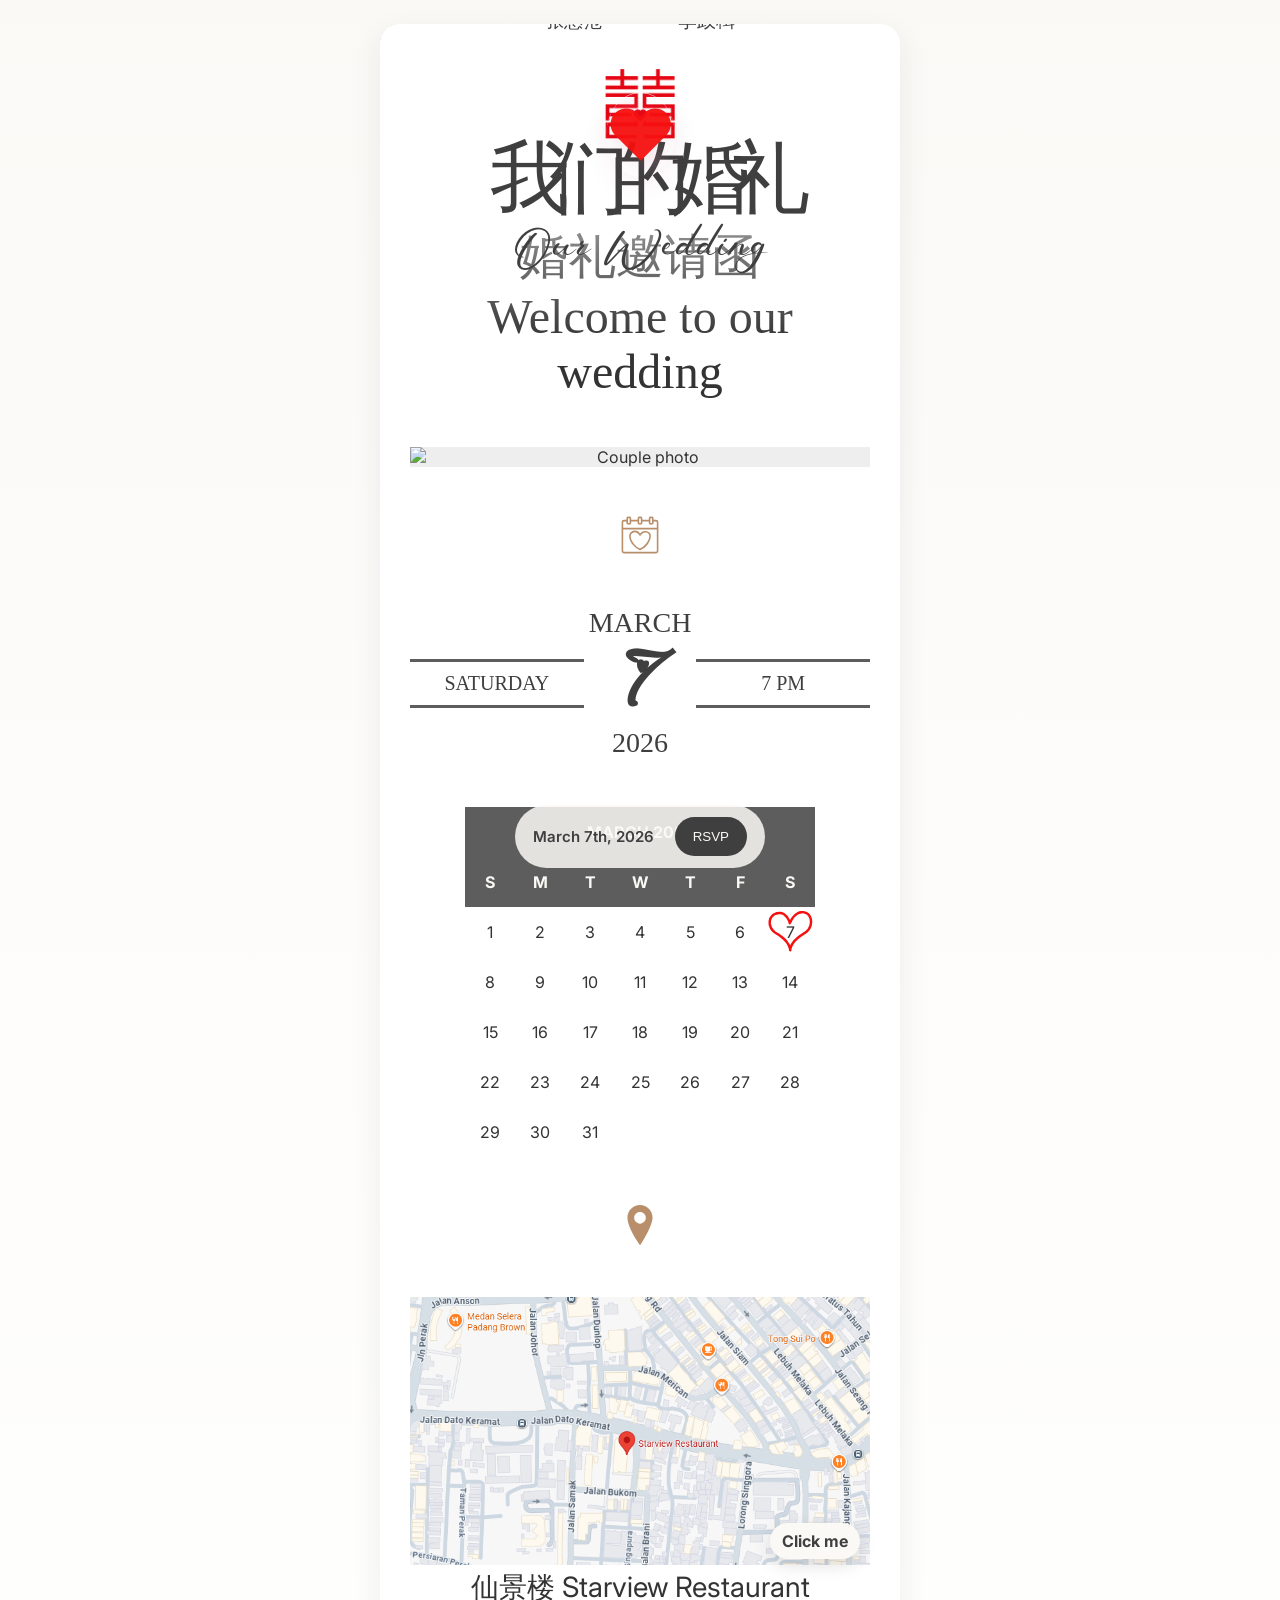
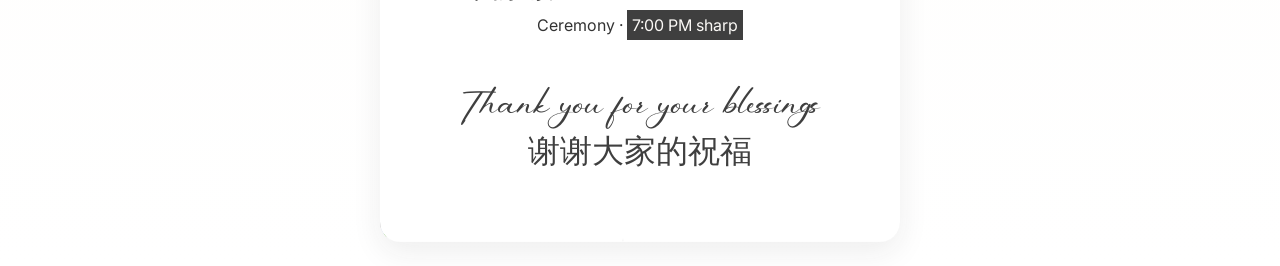
==== index.html @ c7f86c69 "Create index.html for wedding invitation Initial commit for wedding invitation webpage." ====
<!DOCTYPE html>
<html lang="en">
  <head>
    <meta charset="utf-8" />
    <meta name="viewport" content="width=device-width,initial-scale=1" />
    <title>Aaron & Fionne — Wedding Invitation</title>
    <meta name="description" content="E-invitation" />
    <link
      href="https://fonts.googleapis.com/css2?family=Playfair+Display:wght@400;700&family=Inter:wght@300;400;600&display=swap"
      rel="stylesheet"
    />
    <link href="style.css" rel="stylesheet" />
    <script src="script.js"></script>
  </head>

  <body>
    <audio id="bgMusic" src="Music/music.mp3" loop></audio>
    <div class="invite-wrap" role="main">
      <div class="photo" id="photo">
        <img src="Images/KEN01933.jpg" alt="Couple photo" />
        <div class="image-overlay">
          <!-- <div class="image-date">3&nbsp;&nbsp;.&nbsp;&nbsp;7</div> -->
          <img src="Images/xi.png" />
          <div class="image-chinese">我们的婚礼</div>
          <div class="image-english">Our Wedding</div>
        </div>

        <div class="name-overlay">
          <div>
            <div>Fionne</div>
            <div>张惠范</div>
          </div>
          <div class="separator">/</div>
          <div>
            <div>Aaron</div>
            <div>李政穁</div>
          </div>
        </div>
      </div>

      <div class="heart-spawn">
        <div class="heart-wrap" id="heartWrap">
          <div class="large-heart">❤</div>
        </div>
      </div>

      <div class="invitation">
        <div class="invitation-chinese">婚礼邀请函</div>
        <div>Welcome to our wedding</div>
      </div>

      <div class="photo">
        <img src="Images/KEN01935.jpg" alt="Couple photo" />
      </div>

      <!-- <div class="heart-separator">
        <svg
          xmlns="http://www.w3.org/2000/svg"
          xmlns:xlink="http://www.w3.org/1999/xlink"
          width="25"
          height="25"
          viewBox="0 0 3750 3750"
        >
          <path
            fill-rule="evenodd"
            fill="#b98f6b"
            fill-opacity="1"
            d="M 1133.289062 511.320312 C 618.332031 509.621094 162.609375 1032.890625 372.984375 1654.179688 C 615.015625 2268.519531 1285.769531 2803.085938 1875 3238.683594 C 2464.230469 2803.085938 3134.980469 2268.519531 3377.019531 1654.179688 C 3587.390625 1032.890625 3131.671875 509.621094 2616.710938 511.320312 C 2356.199219 512.179688 2087.269531 652.390625 1875 977.21875 C 1662.730469 652.390625 1393.808594 512.179688 1133.289062 511.320312 Z M 1133.289062 511.320312 "
          />
        </svg>
      </div> -->

      <div class="date-icon">
        <svg
          xmlns="http://www.w3.org/2000/svg"
          width="40px"
          height="40px"
          viewBox="0 0 25 25"
        >
          <g id="calendar_love" data-name="calendar love">
            <path
              fill="#b98f6b"
              d="M22.5,3H21V2a1,1,0,0,0-1-1H19a1,1,0,0,0-1,1V3H14V2a1,1,0,0,0-1-1H12a1,1,0,0,0-1,1V3H7V2A1,1,0,0,0,6,1H5A1,1,0,0,0,4,2V3H2.5A1.5,1.5,0,0,0,1,4.5v18A1.5,1.5,0,0,0,2.5,24h20A1.5,1.5,0,0,0,24,22.5V4.5A1.5,1.5,0,0,0,22.5,3ZM19,2l1,0,0,3L19,5ZM12,2l1,0V3.44s0,0,0,.06,0,0,0,.07L13,5,12,5ZM5,2,6,2,6,5,5,5ZM2.5,4H4V5A1,1,0,0,0,5,6H6A1,1,0,0,0,7,5V4h4V5a1,1,0,0,0,1,1H13a1,1,0,0,0,1-1V4h4V5a1,1,0,0,0,1,1H20a1,1,0,0,0,1-1V4h1.5a.5.5,0,0,1,.5.5V8H2V4.5A.5.5,0,0,1,2.5,4Zm20,19H2.5a.5.5,0,0,1-.5-.5V9H23V22.5A.5.5,0,0,1,22.5,23Z"
            />
            <path
              fill="#b98f6b"
              d="M15.35,10a4.36,4.36,0,0,0-2.79,1.56,3.85,3.85,0,0,0-6.27-.36c-1.65,2.17.37,5.81,1.82,7.61A10.77,10.77,0,0,0,12.31,22a.43.43,0,0,0,.19,0,.45.45,0,0,0,.2,0,10.76,10.76,0,0,0,4.19-3.15c1.59-2,3.38-5.64,1.82-7.62A3.85,3.85,0,0,0,15.35,10Zm.76,8.19A9.84,9.84,0,0,1,12.5,21a9.84,9.84,0,0,1-3.61-2.76c-1.37-1.71-3-4.83-1.8-6.39a2.92,2.92,0,0,1,2.26-1,2.88,2.88,0,0,1,1,.19A3.25,3.25,0,0,1,12,12.7a.51.51,0,0,0,.43.3.53.53,0,0,0,.47-.25A3.61,3.61,0,0,1,15.46,11a2.84,2.84,0,0,1,2.46.81C19.06,13.24,17.54,16.4,16.11,18.19Z"
            />
          </g>
        </svg>
      </div>

      <div class="date">
        <div class="date-side">SATURDAY</div>
        <div class="date-middle">
          <div>MARCH</div>
          <div class="date-date">7</div>
          <div>2026</div>
        </div>
        <div class="date-side">7 PM</div>
      </div>

      <div class="calendar">
        <table class="calendar-table">
          <thead>
            <tr>
              <th colspan="7">MARCH 2026</th>
            </tr>
            <tr>
              <th>S</th>
              <th>M</th>
              <th>T</th>
              <th>W</th>
              <th>T</th>
              <th>F</th>
              <th>S</th>
            </tr>
          </thead>
          <tbody>
            <tr>
              <td>1</td>
              <td>2</td>
              <td>3</td>
              <td>4</td>
              <td>5</td>
              <td>6</td>
              <td class="wedding-day">
                7
                <span class="wedding-heart">
                  <svg
                    xmlns="http://www.w3.org/2000/svg"
                    xmlns:xlink="http://www.w3.org/1999/xlink"
                    viewBox="0 0 5000 5000"
                  >
                    <path
                      fill-rule="evenodd"
                      fill="#f71010"
                      fill-opacity="1"
                      stroke="#f71010"
                      stroke-width="1.5"
                      vector-effect="non-scaling-stroke"
                      d="M 2486.929688 1682.75 C 2569.671875 1501.21875 2674.558594 1326.75 2805.28125 1167.648438 C 2934.988281 1009.78125 3093.601562 865.929688 3291.050781 771.828125 C 3385.378906 726.878906 3487.601562 694.429688 3593.851562 679.019531 C 3680.078125 666.519531 3768.269531 664 3855.128906 673 C 3915.511719 679.261719 3974.738281 691.230469 4031.800781 709.5 C 4073.488281 722.839844 4114.28125 738.808594 4152.5 758.539062 C 4191.441406 778.640625 4228.558594 801.070312 4263.199219 826.441406 C 4288.238281 844.769531 4312.078125 864.351562 4334.578125 885.019531 C 4449.371094 990.519531 4526.449219 1122.578125 4576.769531 1259.980469 C 4598.679688 1319.808594 4615.5 1381.308594 4626.648438 1443.339844 C 4639.109375 1512.589844 4646.648438 1582.230469 4648.28125 1652.320312 C 4649.679688 1713.039062 4647.039062 1773.839844 4640.558594 1834.308594 C 4608.398438 2134.238281 4479.800781 2432.101562 4246.539062 2658.171875 C 4212.148438 2691.488281 4175.300781 2722.960938 4136.628906 2752.53125 C 4108.269531 2774.230469 4078.929688 2795.078125 4048.410156 2814.460938 C 4013.71875 2836.488281 3977.308594 2856.429688 3941.351562 2876.820312 C 3899.03125 2900.820312 3888.050781 2906.800781 3850.710938 2928.808594 C 3770.25 2976.230469 3691.628906 3026.039062 3615.25 3078.300781 C 3382.238281 3237.75 3167.378906 3418.558594 2989.429688 3625.140625 C 2879.011719 3753.308594 2781.78125 3891.199219 2708.53125 4038.3125 C 2658.730469 4138.3125 2617.25 4241.414062 2591.179688 4348.117188 C 2577.769531 4402.972656 2567.28125 4458.695312 2565.890625 4514.867188 L 2565.878906 4514.867188 L 2565.890625 4515.867188 C 2565.730469 4542.113281 2544.46875 4563.34375 2518.230469 4563.460938 C 2489.421875 4563.589844 2469.488281 4538.621094 2470.140625 4515.296875 L 2470.128906 4515.296875 C 2468.441406 4460.285156 2458.378906 4405.800781 2445.75 4351.96875 C 2424.398438 4261 2391.519531 4172.445312 2352.808594 4086 C 2297.871094 3963.320312 2226.429688 3846.820312 2144.078125 3736.378906 C 1979.191406 3515.269531 1770.039062 3321.53125 1537.988281 3152.539062 C 1435.628906 3078.011719 1328.449219 3008.359375 1217.628906 2943.589844 C 1163.070312 2911.699219 1107.039062 2881.691406 1053.539062 2848.441406 C 1004.191406 2817.769531 957.34375 2784.328125 912.410156 2748.941406 C 873.644531 2718.410156 836.882812 2685.820312 802.011719 2651.949219 C 705.761719 2558.460938 624.492188 2453.339844 562.335938 2340.140625 C 440.839844 2118.871094 391.652344 1867.738281 422.714844 1624.070312 C 449.867188 1411.109375 543.566406 1200.390625 708.210938 1038.828125 C 779.949219 968.429688 864.855469 907.589844 959.542969 861.738281 C 982.84375 850.460938 999.601562 842.839844 1023.820312 833.101562 C 1078.539062 811.089844 1135.71875 793.828125 1193.980469 780.378906 C 1311.171875 753.320312 1434.628906 742.550781 1555.210938 756.871094 C 1598.160156 761.96875 1640.390625 770.738281 1681.679688 782.128906 C 1729.519531 795.328125 1775.929688 811.75 1819.929688 832.761719 C 1865.039062 854.300781 1908.449219 879.058594 1949.179688 906.398438 C 2123.160156 1023.179688 2246.671875 1187.710938 2339.898438 1358.421875 C 2355.058594 1386.171875 2369.960938 1415.191406 2383.71875 1443.300781 C 2399.410156 1475.351562 2415.011719 1509.328125 2429.351562 1541.921875 C 2449.828125 1588.460938 2469.128906 1635.390625 2486.929688 1682.75 Z M 2518.199219 4252.199219 C 2460.640625 4060.046875 2364.128906 3877.96875 2243.039062 3709.898438 C 2153.480469 3585.589844 2050.539062 3468.648438 1937.238281 3359.949219 C 1832.769531 3259.710938 1719.351562 3166.441406 1600.210938 3079.441406 C 1507.210938 3011.53125 1410.480469 2947.621094 1310.609375 2887.488281 C 1280.269531 2869.21875 1262.339844 2858.738281 1232.351562 2841.589844 C 1196.96875 2821.359375 1161.140625 2801.679688 1126.421875 2780.601562 C 1074.78125 2749.261719 1025.519531 2715.398438 978.367188 2679.140625 C 930.710938 2642.480469 886.28125 2602.480469 845.09375 2560.359375 C 661.371094 2372.480469 545.175781 2136.988281 516.082031 1891.820312 C 494.886719 1713.21875 519.316406 1529 596.632812 1361.941406 C 621.421875 1308.378906 651.695312 1256.691406 687.648438 1208.109375 C 702.03125 1188.679688 717.210938 1169.578125 733.550781 1151.339844 C 761.121094 1120.570312 790.628906 1091.300781 822.78125 1064.058594 C 863.214844 1029.800781 907.007812 998.679688 954.484375 972.050781 C 1012.839844 939.308594 1075.980469 912.890625 1141.519531 892.910156 C 1226.621094 866.96875 1315.289062 851.308594 1405.359375 846.878906 C 1446.089844 844.871094 1487.121094 846.269531 1527.609375 850.480469 C 1590.839844 857.050781 1653.078125 870.648438 1711.96875 891.730469 C 1805.550781 925.21875 1890.308594 975.71875 1963.699219 1035.878906 C 2021.320312 1083.121094 2072.039062 1136.148438 2118.859375 1191.558594 C 2155.910156 1235.421875 2189.851562 1281.351562 2221.089844 1328.488281 C 2273.179688 1407.089844 2317.550781 1489.609375 2353.921875 1574.601562 C 2389.019531 1656.640625 2418.148438 1740.738281 2436.691406 1826.839844 C 2441.648438 1847.160156 2459.371094 1861.808594 2480.261719 1862.878906 C 2501.148438 1863.960938 2520.269531 1851.191406 2527.289062 1831.480469 C 2562.699219 1736.691406 2607.390625 1644.738281 2656.921875 1554.910156 C 2718.328125 1443.519531 2789.140625 1336.070312 2871.601562 1235.359375 C 2900.578125 1199.980469 2931.121094 1165.699219 2962.800781 1132.109375 C 3002.859375 1089.628906 3046.378906 1049.328125 3092.261719 1011.570312 C 3179.410156 939.828125 3277.960938 876.339844 3387.730469 833.121094 C 3431.980469 815.699219 3477.488281 800.96875 3524.320312 789.648438 C 3571.140625 778.339844 3618.890625 770.519531 3667.179688 765.828125 C 3744.078125 758.351562 3822.941406 762.140625 3898.78125 775.171875 C 3953.890625 784.640625 4007.71875 799.761719 4058.410156 820.859375 C 4091.660156 834.691406 4123.789062 850.878906 4154.140625 869.050781 C 4289.539062 950.058594 4386.480469 1072.351562 4449.378906 1202.640625 C 4466.371094 1237.820312 4480.660156 1273.769531 4493.53125 1310.230469 C 4503.890625 1339.601562 4512.5 1369.519531 4519.808594 1399.558594 C 4528.820312 1436.570312 4536.519531 1473.890625 4541.46875 1511.488281 C 4548.550781 1565.300781 4552.328125 1619.289062 4553.578125 1673.429688 C 4555.210938 1744.410156 4549.820312 1815.539062 4537.949219 1885.769531 C 4524.089844 1967.769531 4504.5 2049.140625 4475.929688 2128.269531 C 4402.050781 2332.859375 4273.160156 2525.960938 4088.121094 2669.808594 C 4058 2693.21875 4026.589844 2715.300781 3993.941406 2735.988281 C 3958.949219 2758.171875 3921.890625 2777.851562 3885.660156 2798.398438 C 3852.988281 2816.929688 3821.898438 2834.980469 3789.738281 2854.160156 C 3659.558594 2931.820312 3534.210938 3015.269531 3414.351562 3104.570312 C 3333.050781 3165.148438 3254.949219 3229.089844 3180.371094 3295.859375 C 3097.890625 3369.710938 3019.550781 3447.230469 2947.089844 3528.628906 C 2912.339844 3567.671875 2879.121094 3607.699219 2847.058594 3648.421875 C 2813.511719 3691.03125 2781.21875 3734.359375 2751 3778.808594 C 2650.28125 3926.941406 2569.179688 4085.789062 2518.199219 4252.199219 "
                    />
                  </svg>
                </span>
              </td>
            </tr>
            <tr>
              <td>8</td>
              <td>9</td>
              <td>10</td>
              <td>11</td>
              <td>12</td>
              <td>13</td>
              <td>14</td>
            </tr>
            <tr>
              <td>15</td>
              <td>16</td>
              <td>17</td>
              <td>18</td>
              <td>19</td>
              <td>20</td>
              <td>21</td>
            </tr>
            <tr>
              <td>22</td>
              <td>23</td>
              <td>24</td>
              <td>25</td>
              <td>26</td>
              <td>27</td>
              <td>28</td>
            </tr>
            <tr>
              <td>29</td>
              <td>30</td>
              <td>31</td>
              <td></td>
              <td></td>
              <td></td>
              <td></td>
            </tr>
          </tbody>
        </table>
      </div>
      <div class="location-icon">
        <svg
          fill="#b98f6b"
          version="1.1"
          xmlns="http://www.w3.org/2000/svg"
          xmlns:xlink="http://www.w3.org/1999/xlink"
          width="40px"
          height="40px"
          viewBox="0 0 425.963 425.963"
          xml:space="preserve"
        >
          <g>
            <path
              d="M213.285,0h-0.608C139.114,0,79.268,59.826,79.268,133.361c0,48.202,21.952,111.817,65.246,189.081
		c32.098,57.281,64.646,101.152,64.972,101.588c0.906,1.217,2.334,1.934,3.847,1.934c0.043,0,0.087,0,0.13-0.002
		c1.561-0.043,3.002-0.842,3.868-2.143c0.321-0.486,32.637-49.287,64.517-108.976c43.03-80.563,64.848-141.624,64.848-181.482
		C346.693,59.825,286.846,0,213.285,0z M274.865,136.62c0,34.124-27.761,61.884-61.885,61.884
		c-34.123,0-61.884-27.761-61.884-61.884s27.761-61.884,61.884-61.884C247.104,74.736,274.865,102.497,274.865,136.62z"
            />
          </g>
        </svg>
      </div>

      <div class="location-map">
        <a
          target="_blank"
          href="https://www.google.com/maps/place/Starview+Restaurant/@5.4122681,100.3196875,17z/data=!3m1!4b1!4m6!3m5!1s0x304ac3b8ddc1342b:0xd6c5275c4a71cf6c!8m2!3d5.4122681!4d100.3196875!16s%2Fg%2F11dyzcp1_8?entry=ttu&g_ep=EgoyMDI1MTEwNC4xIKXMDSoASAFQAw%3D%3D"
        >
          <img src="Images/map.png" alt="仙景楼 Starview Restaurant" />
          <span class="map-button">Click me</span>
        </a>
        <div class="location-detail">
          <div class="location-name">仙景楼 Starview Restaurant</div>
          <div class="location-time">Ceremony · <span class="sharp">7:00 PM sharp</span></div>
        </div>
      </div>

      <div class="see-you-text-english hide">See you in</div>

      <div id="countdown" class="countdown hide" aria-live="polite">
        <div class="unit" data-unit="days">
          <div class="value" id="days">--</div>
          <span class="label">Day</span>
        </div>
        <div class="unit" data-unit="hours">
          <div class="value" id="hours">--</div>
          <span class="label">Hrs</span>
        </div>
        <div class="unit" data-unit="minutes">
          <div class="value" id="minutes">--</div>
          <span class="label">Min</span>
        </div>
        <div class="unit" data-unit="seconds">
          <div class="value" id="seconds">--</div>
          <span class="label">Sec</span>
        </div>
      </div>

      <div class="see-you-text-chinese hide">我们到时见!</div>

      <div id="celebrate" class="celebrate" style="display: none">
        <div>Thank you for your blessings</div>
        <div class="celebrate-chinese">谢谢大家的祝福</div>
      </div>

      <div class="photo shadow">
        <img src="Images/KEN01885.jpg" alt="Couple Photo 2" />
      </div>

      <span class="rsvp">March 7th, 2026 <button onclick="goToLink();">RSVP</button></span>
    </div>
  </body>
</html>
---- style.css ----
@font-face {
  font-family: "RusticRoadway";
  src: url("Fonts/RusticRoadway.otf") format("truetype");
  font-weight: normal;
  font-style: normal;
}

@font-face {
  font-family: "Hanyi";
  src: url("Fonts/HanyiSentySpringTripRegular.ttf") format("truetype");
  font-weight: normal;
  font-style: normal;
}

@font-face {
  font-family: "Lucy";
  src: url("Fonts/LucySaidOkPersonalUse.ttf") format("truetype");
  font-weight: normal;
  font-style: normal;
}

@font-face {
  font-family: "WastedVindey";
  src: url("Fonts/Wasted-Vindey.ttf") format("truetype");
  font-weight: normal;
  font-style: normal;
}

@font-face {
  font-family: "LoveLight";
  src: url("Fonts/LoveLight-Regular.ttf") format("truetype");
  font-weight: normal;
  font-style: normal;
}

@font-face {
  font-family: "HanyiSentyLotusRegular";
  src: url("Fonts/HanyiSentyLotusRegular.ttf") format("truetype");
  font-weight: normal;
  font-style: normal;
}

@font-face {
  font-family: "HuXiaoBao-SaoBao";
  src: url("Fonts/HuXiaoBao-SaoBao Regular.otf") format("truetype");
  font-weight: normal;
  font-style: normal;
}

@font-face {
  font-family: "Slidechunfeng";
  src: url("Fonts/Slidechunfeng Regular.ttf") format("truetype");
  font-weight: normal;
  font-style: normal;
}

@keyframes pop {
  0% {
    transform: scale(1);
  }

  35% {
    transform: scale(1.12) rotate(-1deg);
  }

  70% {
    transform: scale(0.98) rotate(1deg);
  }

  100% {
    transform: scale(1);
  }
}

@keyframes heartbeat {
  0% {
    transform: scale(1) rotate(-8deg);
  }

  14% {
    transform: scale(1.12) rotate(-4deg);
  }

  28% {
    transform: scale(1) rotate(0deg);
  }

  42% {
    transform: scale(1.08) rotate(3deg);
  }

  100% {
    transform: scale(1) rotate(-8deg);
  }
}

@keyframes floatUp {
  0% {
    transform: translateY(40px) scale(0.9);
    opacity: 0;
  }

  10% {
    opacity: 1;
  }

  100% {
    transform: translateY(-200px) scale(1.05);
    opacity: 0;
  }
}

:root {
  --bg: #fbf9f6;
  --bg-light: #fbf9f6d9;
  --card: #ffffff;
  --accent: #b98f6b;
  --muted: #7a6d62;
  --heart-red: #f71010;
  --word: #3f3f3f;
  --word-light: #5d5d5d;
  --shadow: 0 10px 30px rgba(36, 36, 36, 0.08);
  --radius: 18px;
}

* {
  box-sizing: border-box;
}

html,
body {
  height: auto;
}

body {
  margin: 0;
  font-family: Inter, system-ui, Arial;
  background: linear-gradient(180deg, var(--bg), #fff);
  color: #333;
  -webkit-font-smoothing: antialiased;
  -moz-osx-font-smoothing: grayscale;
  display: flex;
  align-items: center;
  justify-content: center;
  padding: 24px;
  overflow-y: auto;
}

.invite-wrap {
  position: relative;
  width: 100%;
  max-width: 520px;
  background: var(--card);
  border-radius: 20px;
  box-shadow: var(--shadow);
  overflow: hidden;
  display: grid;
  grid-template-columns: 1fr;
  min-height: auto;
  padding: 0 30px;
  gap: 3rem;
  text-align: center;

  .photo {
    width: auto;
    height: 100%;
    background: #eee;
    display: flex;
    align-items: center;
    justify-content: center;
    position: relative;

    &:first-of-type,
    &:last-of-type {
      margin: 0 -30px;
    }

    &:first-of-type{
      &::before {
        content: "";
        position: absolute;
        top: 0;
        left: 0;
        width: 100%;
        height: min(20rem, 45vw);
        background: linear-gradient(to bottom,
            var(--card) 20%,
            transparent 100%);
        filter: blur(0px);
        z-index: 1;
      }

      &::after {
        content: "";
        position: absolute;
        bottom: -2px;
        left: 0;
        width: 100%;
        height: min(20rem, 45vw);
        background: linear-gradient(to top, var(--card) 20%, transparent 100%);
        filter: blur(0px);
        z-index: 1;
      }
    }

    &:last-of-type {
      &::before {
        content: "";
        position: absolute;
        top: 0;
        left: 0;
        width: 100%;
        height: 5rem;
        background: linear-gradient(to bottom,
            var(--card) 20%,
            transparent 100%);
        filter: blur(0px);
        z-index: 1;
      }
    }

    img {
      width: 100%;
      height: 100%;
      object-fit: cover;
    }

    .image-overlay {
      position: absolute;
      top: min(3cqi, 1.5rem);
      font-family: "RusticRoadway";
      color: var(--word);
      z-index: 2;

      img {
        width: min(15cqi, 7rem);
        height: min(15cqi, 7rem);
        margin-bottom: max(-5cqi, -25px);
      }

      .image-date,
      .image-english {
        font-size: min(8vw, 2.5rem);
      }

      .image-chinese {
        font-family: "Slidechunfeng";
        font-size: min(15vw, 5rem);
        color: var(--word);
        letter-spacing: -20px;
        line-height: min(15vw, 5rem);

        @media (max-width: 375px) {
          letter-spacing: -10px;
        }
      }
    }

    .name-overlay {
      position: absolute;
      bottom: 10px;
      font-family: "RusticRoadway";
      color: var(--word);
      z-index: 2;
      display: flex;
      font-size: 1.2rem;

      .separator {
        margin: auto;
        padding: 0 30px;
      }

      @media (max-width: 424px) {
        font-size: 4.5cqi;

        .separator {
          margin: auto;
          padding: 0 6cqi;
        }
      }
    }
  }

  .heart-separator {
    svg {
      width: 100%;
    }
  }

  .invitation {
    font-family: "Hanyi";
    font-size: min(10vw, 3rem);

    .invitation-chinese {
      font-family: "HanyiSentyLotusRegular";
    }
  }

  .date {
    color: var(--word);
    font-family: "Times New Roman";
    font-size: 1.25rem;
    width: 100%;
    display: flex;
    justify-content: center;

    .date-side {
      padding: 10px 0;
      border-top: 3px solid var(--word-light);
      border-bottom: 3px solid var(--word-light);
      align-self: center;
      flex: 1;
    }

    .date-middle {
      padding: 0 5px;
      font-size: 1.75rem;

      .date-date {
        font-size: 5.5rem;
        font-family: "LoveLight";
        line-height: 5.5rem;
        font-weight: bold;
      }
    }

    @media (max-width: 424px) {
      font-size: 5cqi;
    }
  }

  .calendar {
    display: flex;
    justify-content: center;

    .calendar-table {
      border-spacing: 0;

      th {
        background-color: var(--word-light);
        color: var(--bg);
        border: var(--word-light) 1px solid;
        padding: 0!important;
      }

      th,
      td {
        width: 50px;
        height: 50px;
        position: relative;

        .wedding-heart {
          position: absolute;
          top: -2px;
          left: 0;
          transform-origin: center;
          animation: heartbeat 1.6s ease-in-out infinite;

          svg {
            width: 50px;
            height: 50px;
          }
        }
      }

      @media (max-width: 424px) {

        th,
        td {
          width: 12cqi;
          height: 12cqi;

          .wedding-heart {
            svg {
              width: 12cqi;
              height: 12cqi;
            }
          }
        }
      }
    }
  }

  .location-map {
    a {
      position: relative;

      img {
        width: 100%;
        height: auto;
      }

      .map-button {
        position: absolute;
        bottom: 10px;
        right: 10px;
        width: auto;
        font-size: min(4cqi, 1rem);
        background: var(--bg);
        color: var(--word);
        font-weight: 700;
        padding: 8px 12px;
        border-radius: 999px;
        display: inline-flex;
        align-items: center;
        box-shadow: 0 6px 18px rgba(0, 0, 0, 0.12);
        cursor: pointer;
        user-select: none;
        transform-origin: center;
        transition: transform 150ms ease, box-shadow 150ms ease;
      }
    }

    a:hover .map-button,
    a:focus .map-button {
      transform: translateY(-3px);
      box-shadow: 0 10px 26px rgba(0, 0, 0, 0.18);
    }


    .location-detail {
      .location-name {
        font-size: min(5cqi, 1.75rem);
        margin-bottom: 0.5rem;
      }

      .location-time {
        font-size: min(3cqi, 1rem);

        .sharp {
          background-color: var(--word);
          color: var(--bg);
          padding: 5px;
        }
      }
    }
  }

  .countdown {
    font-family: "RusticRoadway";
    display: flex;
    gap: 5px;
    align-items: center;
    justify-content: center;
    flex-wrap: wrap;
    color: var(--word);

    .unit {
      min-width: 80px;
      transform-origin: center;
      transition: transform 0.25s ease;
      background-color: #f5f5f5;
      padding: 10px 5px;
      border-radius: 20px;

      .value {
        font-weight: 700;
        font-size: min(7vw, 0.8rem);
        letter-spacing: 0.6px;
      }

      .label {
        display: block;
        margin-top: 6px;
        font-size: min(5vw, 0.6rem);
        text-transform: uppercase;
        letter-spacing: 1px;
      }
    }

    .unit.changed {
      animation: pop 0.45s cubic-bezier(0.2, 0.9, 0.3, 1);
    }
  }

  .see-you-text-english {
    font-family: "RusticRoadway";
    font-size: 2.5rem;
  }

  .see-you-text-chinese {
    font-family: "HanyiSentyLotusRegular";
    font-size: 2.5rem;
  }

  .heart-spawn {
    display: flex;
    align-items: center;
    justify-content: center;
    position: relative;
    color: var(--heart-red);
    z-index: 3;

    .heart-wrap {
      border-radius: 50%;
      background: radial-gradient(circle at 30% 20%,
          rgba(255, 122, 162, 0.14),
          transparent 20%),
        radial-gradient(circle at 70% 80%,
          rgba(255, 179, 201, 0.12),
          transparent 22%);
      position: relative;
      box-shadow: 0 8px 30px rgba(157, 42, 92, 0.05),
        inset 0 1px 0 rgba(255, 255, 255, 0.6);
    }

    .large-heart {
      font-size: 70px;
      transform-origin: center;
      animation: heartbeat 1.6s ease-in-out infinite;
      filter: drop-shadow(0 6px 12px rgba(157, 42, 92, 0.12));
      color: var(--accent1);
      opacity: 0.95;
    }

    /* floating hearts around */
    .floating-heart {
      position: absolute;
      top: 0;
      left: 0;
      pointer-events: none;
      font-size: 14px;
      opacity: 0.85;
      animation: floatUp linear forwards;
    }
  }

  .celebrate {
    font-family: "RusticRoadway";
    color: #3f3f3f;
    font-size: min(15vw, 2rem);

    .celebrate-chinese {
      font-family: "HanyiSentyLotusRegular";
    }
  }

  .rsvp {
    z-index:3;
    position: fixed;
    bottom: 2rem;
    width: 250px;
    left: 50%;
    transform: translateX(-50%);
    display: flex;
    padding: 12px 18px;
    border-radius: 35px;
    background: var(--bg-light);
    font-weight: 600;
    font-size: 15px;
    align-items: center;
    color: var(--word);

    button {
      margin-left:auto;
      padding: 12px 18px;
      border-radius: 25px;
      border: 0;
      cursor: pointer;
      background-color: var(--word);
      color: var(--bg);
    }
  }
}

/* responsive */
@media (max-width: 520px) {
  body {
    padding: 0;
  }

  .invite-wrap {
    border-radius: 0;

    .countdown{
      .unit{
        min-width: 60px;
      }
    }

    .rsvp{
      bottom:1rem;
    }
  }
}
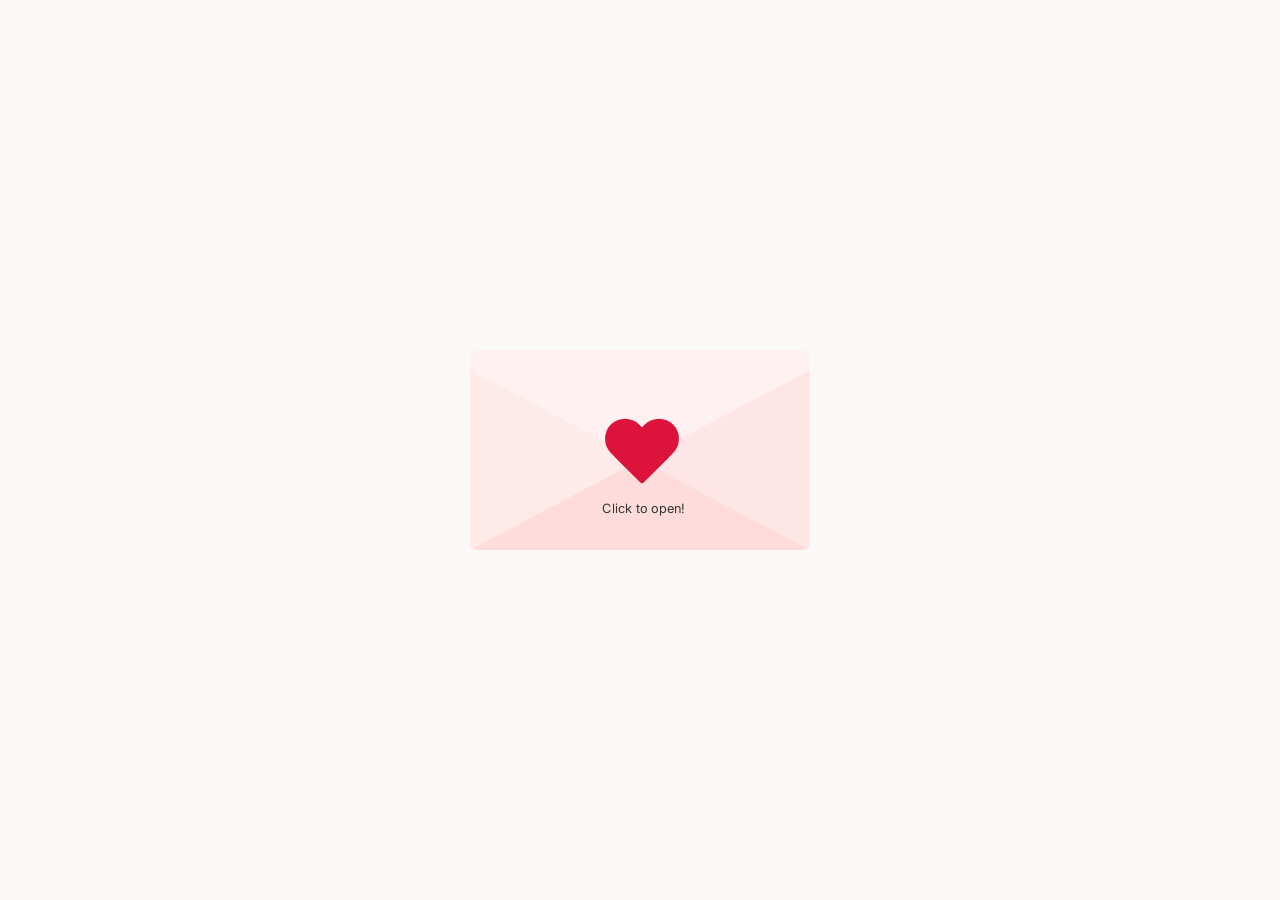
==== commit 79e6abd9: "update" ====
--- a/index.html
+++ b/index.html
@@ -10,12 +10,26 @@
       rel="stylesheet"
     />
     <link href="style.css" rel="stylesheet" />
+    <link href="envelope.css" rel="stylesheet" />
     <script src="script.js"></script>
   </head>
 
-  <body>
-    <audio id="bgMusic" src="Music/music.mp3" loop></audio>
-    <div class="invite-wrap" role="main">
+  <body class="initial-body">
+    <audio id="bgMusic" src="Music/music_3.mp3" loop></audio>
+    <div id="envelope-wrapper" onclick="openEnvelope()">
+      <div class="heart">
+        <div class="click-to-open-div">
+          Click to open!
+        </div>
+      </div>
+      <div id="envelope">    
+        <div class="top"></div>
+        <div class="sides"></div>
+      </div>
+    </div>
+
+    <div class="invite-wrap hidden" id="invite-wrap" role="main">
+      <span class="play-button" onclick="playOrPause();"><img id="playing-icon" src="Images/audio-playing.gif"/></span>
       <div class="photo" id="photo">
         <img src="Images/KEN01933.jpg" alt="Couple photo" />
         <div class="image-overlay">
--- a/style.css
+++ b/style.css
@@ -107,6 +107,15 @@
   100% {
     transform: translateY(-200px) scale(1.05);
     opacity: 0;
+  }
+}
+
+@keyframes fadeInSlow {
+  from {
+    opacity: 0;
+  }
+  to {
+    opacity: 1;
   }
 }
 
@@ -132,21 +141,33 @@
   height: auto;
 }
 
+.initial-body {
+  background: var(--bg-light);
+}
+
+.with-background {
+  background: linear-gradient(180deg, var(--bg), #fff);
+  padding: 24px;
+}
+
 body {
   margin: 0;
   font-family: Inter, system-ui, Arial;
-  background: linear-gradient(180deg, var(--bg), #fff);
   color: #333;
   -webkit-font-smoothing: antialiased;
   -moz-osx-font-smoothing: grayscale;
   display: flex;
   align-items: center;
   justify-content: center;
-  padding: 24px;
   overflow-y: auto;
 }
 
+.hidden {
+  display: none !important;
+}
+
 .invite-wrap {
+  animation: fadeInSlow 2.5s ease forwards;
   position: relative;
   width: 100%;
   max-width: 520px;
@@ -175,7 +196,7 @@
       margin: 0 -30px;
     }
 
-    &:first-of-type{
+    &:first-of-type {
       &::before {
         content: "";
         position: absolute;
@@ -183,9 +204,11 @@
         left: 0;
         width: 100%;
         height: min(20rem, 45vw);
-        background: linear-gradient(to bottom,
-            var(--card) 20%,
-            transparent 100%);
+        background: linear-gradient(
+          to bottom,
+          var(--card) 20%,
+          transparent 100%
+        );
         filter: blur(0px);
         z-index: 1;
       }
@@ -211,9 +234,11 @@
         left: 0;
         width: 100%;
         height: 5rem;
-        background: linear-gradient(to bottom,
-            var(--card) 20%,
-            transparent 100%);
+        background: linear-gradient(
+          to bottom,
+          var(--card) 20%,
+          transparent 100%
+        );
         filter: blur(0px);
         z-index: 1;
       }
@@ -233,9 +258,9 @@
       z-index: 2;
 
       img {
-        width: min(15cqi, 7rem);
-        height: min(15cqi, 7rem);
-        margin-bottom: max(-5cqi, -25px);
+        width: min(20cqi, 7rem);
+        height: min(20cqi, 7rem);
+        margin-bottom: 15px;
       }
 
       .image-date,
@@ -340,7 +365,7 @@
         background-color: var(--word-light);
         color: var(--bg);
         border: var(--word-light) 1px solid;
-        padding: 0!important;
+        padding: 0 !important;
       }
 
       th,
@@ -364,7 +389,6 @@
       }
 
       @media (max-width: 424px) {
-
         th,
         td {
           width: 12cqi;
@@ -417,7 +441,6 @@
       box-shadow: 0 10px 26px rgba(0, 0, 0, 0.18);
     }
 
-
     .location-detail {
       .location-name {
         font-size: min(5cqi, 1.75rem);
@@ -493,12 +516,16 @@
 
     .heart-wrap {
       border-radius: 50%;
-      background: radial-gradient(circle at 30% 20%,
+      background: radial-gradient(
+          circle at 30% 20%,
           rgba(255, 122, 162, 0.14),
-          transparent 20%),
-        radial-gradient(circle at 70% 80%,
+          transparent 20%
+        ),
+        radial-gradient(
+          circle at 70% 80%,
           rgba(255, 179, 201, 0.12),
-          transparent 22%);
+          transparent 22%
+        );
       position: relative;
       box-shadow: 0 8px 30px rgba(157, 42, 92, 0.05),
         inset 0 1px 0 rgba(255, 255, 255, 0.6);
@@ -535,8 +562,24 @@
     }
   }
 
+  .play-button{
+    z-index: 3;
+    position: fixed;
+    top:2rem;
+    right:2rem;
+    border-radius: 50%;
+    background: var(--bg-light);
+    width:25px;
+    height:25px;
+
+    #playing-icon{
+      width:25px;
+      height:25px;
+    }
+  }
+
   .rsvp {
-    z-index:3;
+    z-index: 3;
     position: fixed;
     bottom: 2rem;
     width: 250px;
@@ -552,7 +595,7 @@
     color: var(--word);
 
     button {
-      margin-left:auto;
+      margin-left: auto;
       padding: 12px 18px;
       border-radius: 25px;
       border: 0;
@@ -565,21 +608,21 @@
 
 /* responsive */
 @media (max-width: 520px) {
-  body {
+  body.with-background {
     padding: 0;
   }
 
   .invite-wrap {
     border-radius: 0;
 
-    .countdown{
-      .unit{
+    .countdown {
+      .unit {
         min-width: 60px;
       }
     }
 
-    .rsvp{
-      bottom:1rem;
-    }
-  }
-}+    .rsvp {
+      bottom: 1rem;
+    }
+  }
+}
--- a/envelope.css
+++ b/envelope.css
@@ -0,0 +1,204 @@
+#envelope-wrapper {
+	position: absolute;
+	left: 50%;
+	top: 50%;
+	transform: translate(-50%, -50%);
+}
+
+.wing {
+  background: white;
+  border-radius: 12px 20px 60px 20px;
+  width: 120px;
+  height: 50px;
+  margin-top: 80px;
+  position: absolute;
+}
+
+/* right wing */
+
+.right {
+  margin-left: -60px;
+  left: 50%;
+  animation: flap1 1s infinite;
+  border-bottom: 3px solid rgba(0, 0, 0, 0.08);
+  border-radius: 12px 20px 60px 20px;
+  transform: rotate(-10deg) translate(250px, 0);
+}
+
+@keyframes flap1 {
+  0% {
+    transform: rotate(-10deg) translate(250px, 0);
+  }
+
+  50% {
+    transform: rotate(-5deg) translate(250px, 0);
+  }
+}
+.right:before {
+  position: absolute;
+  content: "";
+  background: white;
+  width: 70%;
+  height: 70%;
+  border-bottom: 3px solid rgba(0, 0, 0, 0.08);
+  border-radius: 20px 20px 60px 20px;
+  transform: rotate(20deg) translate(-1px, 0);
+  margin-top: 38px;
+}
+
+.right:after {
+  position: absolute;
+  content: "";
+  background: white;
+  width: 40%;
+  transform: rotate(29deg) translate(-8px, 0);
+  height: 30%;
+  border-bottom: 3px solid rgba(0, 0, 0, 0.08);
+  border-radius: 0px 0px 60px 70px;
+  margin-top: 66px;
+}
+
+/* left wing */
+
+.left {
+  border-radius: 12px 20px 20px 60px;
+  margin-left: -60px;
+  left: 50%;
+  animation: flap2 1s infinite;
+  border-bottom: 3px solid rgba(0, 0, 0, 0.08);
+  transform: rotate(10deg) translate(-248px, 0);
+}
+
+@keyframes flap2 {
+  0% {
+    transform: rotate(10deg) translate(-248px, 0);
+  }
+
+  50% {
+    transform: rotate(5deg) translate(-248px, 0);
+  }
+}
+
+.left:before {
+  position: absolute;
+  content: "";
+  background: white;
+  width: 70%;
+  border-bottom: 3px solid rgba(0, 0, 0, 0.08);
+  transform: translate(46%, 0) rotate(-20deg);
+  height: 60%;
+  border-radius: 12px 20px 70px 70px;
+  margin-top: 40px;
+}
+
+.left:after {
+  position: absolute;
+  content: "";
+  background: white;
+  width: 40%;
+  border-bottom: 3px solid rgba(0, 0, 0, 0.08);
+  height: 30%;
+  transform: translate(164%, 0) rotate(-34deg);
+  border-radius: 0px 0px 70px 60px;
+  margin-top: 58px;
+}
+
+/* heart */
+
+.heart {
+  position: absolute;
+  width: 120px;
+  z-index: 99999;
+  height: 100px;
+  margin-left: -50px;
+  left: 50%;
+  animation: heart 1s infinite;
+  transform: scale(0.8);
+  transition: 0.6s;
+  margin-top: 60px;
+
+	.click-to-open-div{
+		margin-top: 100px;
+	}
+}
+.heart:before,
+.heart:after {
+  content: "";
+  width: 50px;
+  height: 80px;
+  position: absolute;
+  left: 50px;
+  top: 0;
+  border-radius: 50px 50px 6px 6px;
+  background: crimson;
+  transform: rotate(-45deg);
+  transform-origin: 0 100%;
+}
+.heart:after {
+  left: 0;
+  transform: rotate(45deg);
+  transform-origin: 100% 100%;
+}
+
+@keyframes heart {
+  0% {
+    transform: scale(0.8) translate(0, 0);
+  }
+
+  50% {
+    transform: scale(0.92) translate(0, 12px);
+  }
+
+  100% {
+    transform: scale(0.8);
+  }
+}
+
+/* envelope */
+
+#envelope {
+  background: #fff1f1;
+  margin: auto;
+  height: 200px;
+  position: relative;
+  width: 340px;
+  border-radius: 8px;
+  overflow: hidden;
+  animation: floaty 1s infinite;
+}
+
+@keyframes floaty {
+  0% {
+    transform: translate(0, 0);
+  }
+
+  50% {
+    transform: translate(0, 12px);
+  }
+}
+
+/* bottom, left, and right sides */
+.sides {
+  border-color: transparent #ffe6e6 #ffdcdc #ffeaea;
+  border-style: solid;
+  border-width: 90px 170px;
+  bottom: 0;
+  height: 0;
+  left: 0;
+  position: absolute;
+  width: 0;
+}
+
+/* top side */
+
+.top {
+  border-color: #fff1f1 #fff1f1 #fff1f1;
+  border-style: solid;
+  border-width: 108px 140px 90px 140px;
+  height: 0;
+  left: 0;
+  position: absolute;
+  top: 0;
+  transform-origin: 50% 0;
+  width: 0;
+}
